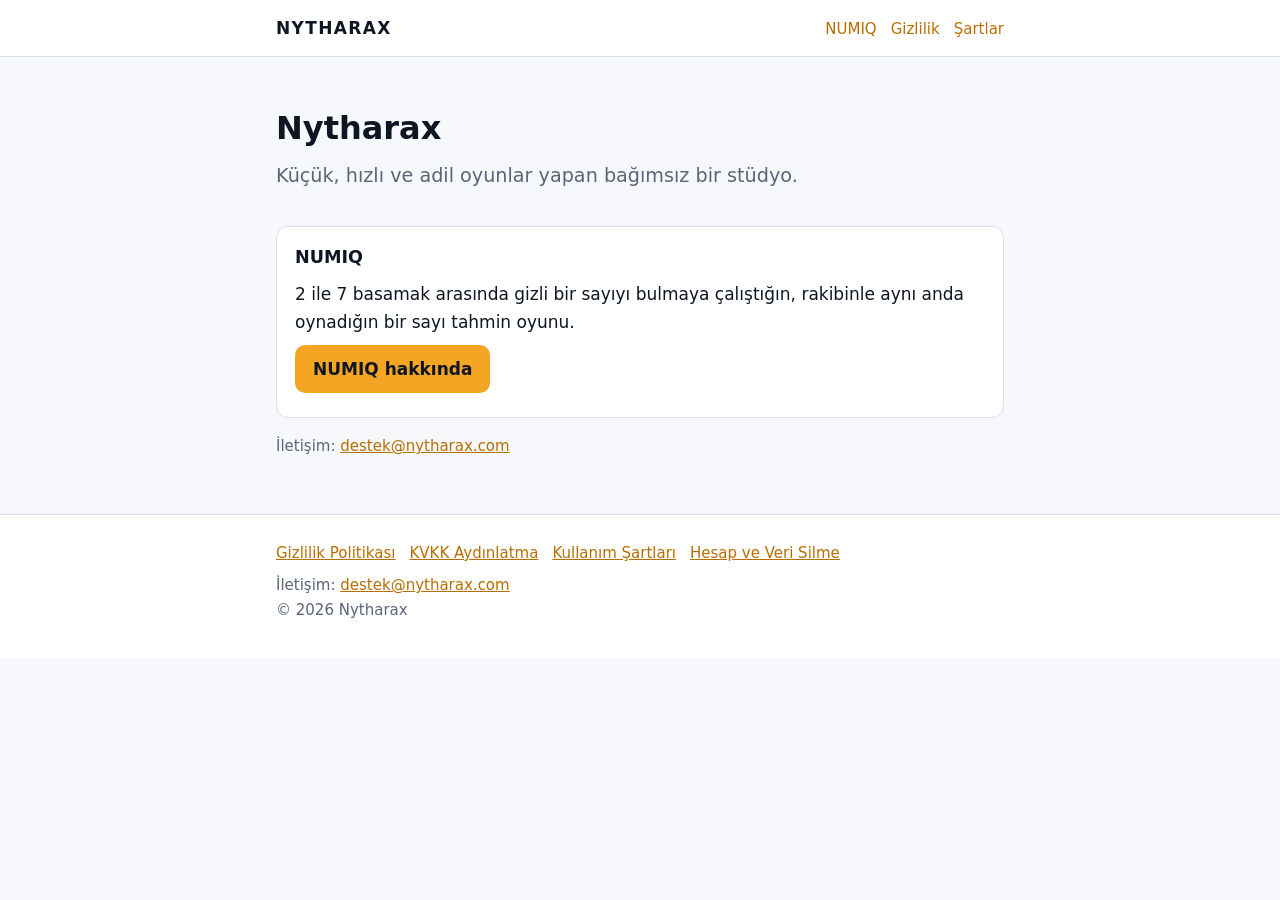
==== index.html @ 91715318 "Add files via upload" ====
<!doctype html>
<html lang="tr">
<head>
<meta charset="utf-8">
<meta name="viewport" content="width=device-width, initial-scale=1">
<title>Nytharax</title>
<meta name="description" content="Nytharax: bağımsız oyun stüdyosu. İlk oyunumuz NUMIQ.">
<meta name="color-scheme" content="light dark">
<link rel="stylesheet" href="./style.css">
</head>
<body>
<header class="site"><div class="wrap">
<a class="brand" href="./">NYTHARAX</a>
<nav aria-label="Ana menü"><a href="./numiq/">NUMIQ</a><a href="./numiq/gizlilik/">Gizlilik</a><a href="./numiq/sartlar/">Şartlar</a></nav>
</div></header>
<main><div class="wrap">
<section class="hero">
<h1>Nytharax</h1>
<p class="lead">Küçük, hızlı ve adil oyunlar yapan bağımsız bir stüdyo.</p>
</section>
<div class="card">
<h3>NUMIQ</h3>
<p>2 ile 7 basamak arasında gizli bir sayıyı bulmaya çalıştığın, rakibinle aynı anda oynadığın bir sayı tahmin oyunu.</p>
<p><a class="btn" href="numiq/">NUMIQ hakkında</a></p>
</div>
<p class="meta">İletişim: <a href="mailto:destek@nytharax.com">destek@nytharax.com</a></p>
</div></main>
<footer class="site"><div class="wrap">
<p><a href="./numiq/gizlilik/">Gizlilik Politikası</a><a href="./numiq/aydinlatma/">KVKK Aydınlatma</a><a href="./numiq/sartlar/">Kullanım Şartları</a><a href="./numiq/hesap-silme/">Hesap ve Veri Silme</a></p>
<p>İletişim: <a href="mailto:destek@nytharax.com">destek@nytharax.com</a><br>© 2026 Nytharax</p>
</div></footer>
</body>
</html>
---- style.css ----
:root{--bg:#F6F8FC;--surface:#fff;--ink:#0E1624;--mute:#5a6578;--line:#d9dfeb;--accent:#b86e00;--accent-bg:#F5A524;color-scheme:light}
@media (prefers-color-scheme:dark){:root{--bg:#0E1624;--surface:#152033;--ink:#EEF2F9;--mute:#9aa6bb;--line:#26344d;--accent:#F5A524;--accent-bg:#F5A524;color-scheme:dark}}
*{box-sizing:border-box}
html{-webkit-text-size-adjust:100%}
body{margin:0;background:var(--bg);color:var(--ink);font:17px/1.65 system-ui,-apple-system,"Segoe UI",Roboto,Helvetica,Arial,sans-serif}
a{color:var(--accent)}
a:focus-visible{outline:3px solid var(--accent-bg);outline-offset:2px}
header.site{border-bottom:1px solid var(--line);background:var(--surface)}
.wrap{max-width:760px;margin:0 auto;padding:0 16px}
header.site .wrap{display:flex;align-items:baseline;justify-content:space-between;gap:12px;padding-top:14px;padding-bottom:14px;flex-wrap:wrap}
.brand{font-weight:800;letter-spacing:.08em;text-decoration:none;color:var(--ink)}
.brand span{color:var(--accent);margin-left:.4em;font-weight:600;letter-spacing:0;font-size:.85em}
nav a{margin-left:14px;font-size:15px;text-decoration:none}
nav a:hover{text-decoration:underline}
main{padding:28px 0 48px}
h1{font-size:2rem;line-height:1.2;margin:0 0 .4em}
h2{font-size:1.35rem;margin:2em 0 .5em}
h3{font-size:1.1rem;margin:1.6em 0 .4em}
p,li{margin:.5em 0}
ul,ol{padding-left:1.4em}
.meta{color:var(--mute);font-size:15px}
.note{border-left:4px solid var(--accent-bg);background:var(--surface);padding:10px 14px;border-radius:0 8px 8px 0;margin:1.2em 0}
.tw{overflow-x:auto;margin:1em 0}
table{border-collapse:collapse;width:100%;min-width:480px;font-size:15px;background:var(--surface)}
th,td{border:1px solid var(--line);padding:8px 10px;text-align:left;vertical-align:top}
th{background:color-mix(in srgb,var(--accent-bg) 18%,var(--surface))}
.hero{padding:24px 0 8px}
.hero p.lead{font-size:1.2rem;color:var(--mute)}
.card{background:var(--surface);border:1px solid var(--line);border-radius:12px;padding:16px 18px;margin:16px 0}
.card h3{margin-top:0}
.btn{display:inline-block;background:var(--accent-bg);color:#0E1624;font-weight:700;text-decoration:none;padding:10px 18px;border-radius:10px}
footer.site{border-top:1px solid var(--line);background:var(--surface);font-size:15px;color:var(--mute)}
footer.site .wrap{padding-top:18px;padding-bottom:28px}
footer.site a{margin-right:14px;white-space:nowrap}
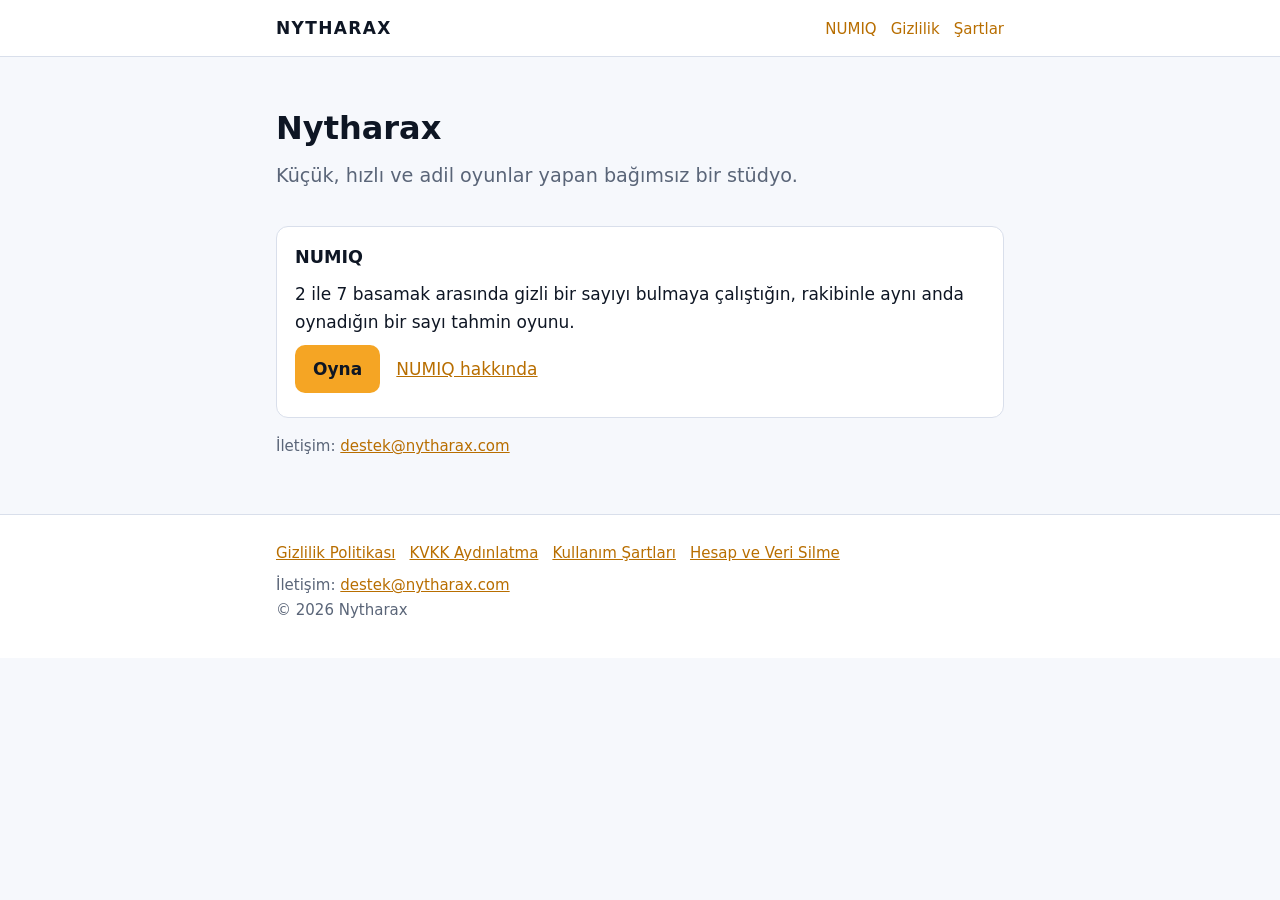
==== commit d8166e22: "Oyna düğmesi ve web sürümü gizlilik metni" ====
--- a/index.html
+++ b/index.html
@@ -21,12 +21,12 @@
 <div class="card">
 <h3>NUMIQ</h3>
 <p>2 ile 7 basamak arasında gizli bir sayıyı bulmaya çalıştığın, rakibinle aynı anda oynadığın bir sayı tahmin oyunu.</p>
-<p><a class="btn" href="numiq/">NUMIQ hakkında</a></p>
+<p><a class="btn" href="https://numiq.nytharax.com/">Oyna</a> &nbsp; <a href="numiq/">NUMIQ hakkında</a></p>
 </div>
 <p class="meta">İletişim: <a href="mailto:destek@nytharax.com">destek@nytharax.com</a></p>
 </div></main>
 <footer class="site"><div class="wrap">
-<p><a href="./numiq/gizlilik/">Gizlilik Politikası</a><a href="./numiq/aydinlatma/">KVKK Aydınlatma</a><a href="./numiq/sartlar/">Kullanım Şartları</a><a href="./numiq/hesap-silme/">Hesap ve Veri Silme</a></p>
+<p class="links"><a href="./numiq/gizlilik/">Gizlilik Politikası</a><a href="./numiq/aydinlatma/">KVKK Aydınlatma</a><a href="./numiq/sartlar/">Kullanım Şartları</a><a href="./numiq/hesap-silme/">Hesap ve Veri Silme</a></p>
 <p>İletişim: <a href="mailto:destek@nytharax.com">destek@nytharax.com</a><br>© 2026 Nytharax</p>
 </div></footer>
 </body>
--- a/style.css
+++ b/style.css
@@ -2,6 +2,8 @@
 @media (prefers-color-scheme:dark){:root{--bg:#0E1624;--surface:#152033;--ink:#EEF2F9;--mute:#9aa6bb;--line:#26344d;--accent:#F5A524;--accent-bg:#F5A524;color-scheme:dark}}
 *{box-sizing:border-box}
 html{-webkit-text-size-adjust:100%}
+html,body{max-width:100%;overflow-x:hidden}
+main{overflow-wrap:anywhere}
 body{margin:0;background:var(--bg);color:var(--ink);font:17px/1.65 system-ui,-apple-system,"Segoe UI",Roboto,Helvetica,Arial,sans-serif}
 a{color:var(--accent)}
 a:focus-visible{outline:3px solid var(--accent-bg);outline-offset:2px}
@@ -21,7 +23,7 @@
 .meta{color:var(--mute);font-size:15px}
 .note{border-left:4px solid var(--accent-bg);background:var(--surface);padding:10px 14px;border-radius:0 8px 8px 0;margin:1.2em 0}
 .tw{overflow-x:auto;margin:1em 0}
-table{border-collapse:collapse;width:100%;min-width:480px;font-size:15px;background:var(--surface)}
+table{border-collapse:collapse;width:100%;font-size:15px;background:var(--surface)}
 th,td{border:1px solid var(--line);padding:8px 10px;text-align:left;vertical-align:top}
 th{background:color-mix(in srgb,var(--accent-bg) 18%,var(--surface))}
 .hero{padding:24px 0 8px}
@@ -29,6 +31,9 @@
 .card{background:var(--surface);border:1px solid var(--line);border-radius:12px;padding:16px 18px;margin:16px 0}
 .card h3{margin-top:0}
 .btn{display:inline-block;background:var(--accent-bg);color:#0E1624;font-weight:700;text-decoration:none;padding:10px 18px;border-radius:10px}
+@media (max-width:640px){table,tbody,tr,td{display:block;width:100%}tr:first-child{display:none}tr{border:1px solid var(--line);border-radius:10px;margin:0 0 12px;overflow:hidden}td{border:0;border-bottom:1px solid var(--line);padding:8px 12px}td:last-child{border-bottom:0}td::before{content:attr(data-label);display:block;font-size:12px;font-weight:700;color:var(--mute);text-transform:uppercase;letter-spacing:.04em}header.site nav a:first-child{margin-left:0}}
 footer.site{border-top:1px solid var(--line);background:var(--surface);font-size:15px;color:var(--mute)}
 footer.site .wrap{padding-top:18px;padding-bottom:28px}
-footer.site a{margin-right:14px;white-space:nowrap}
+footer.site a{margin-right:14px}
+footer.site .links{display:flex;flex-wrap:wrap;gap:4px 14px}
+footer.site .links a{margin-right:0}
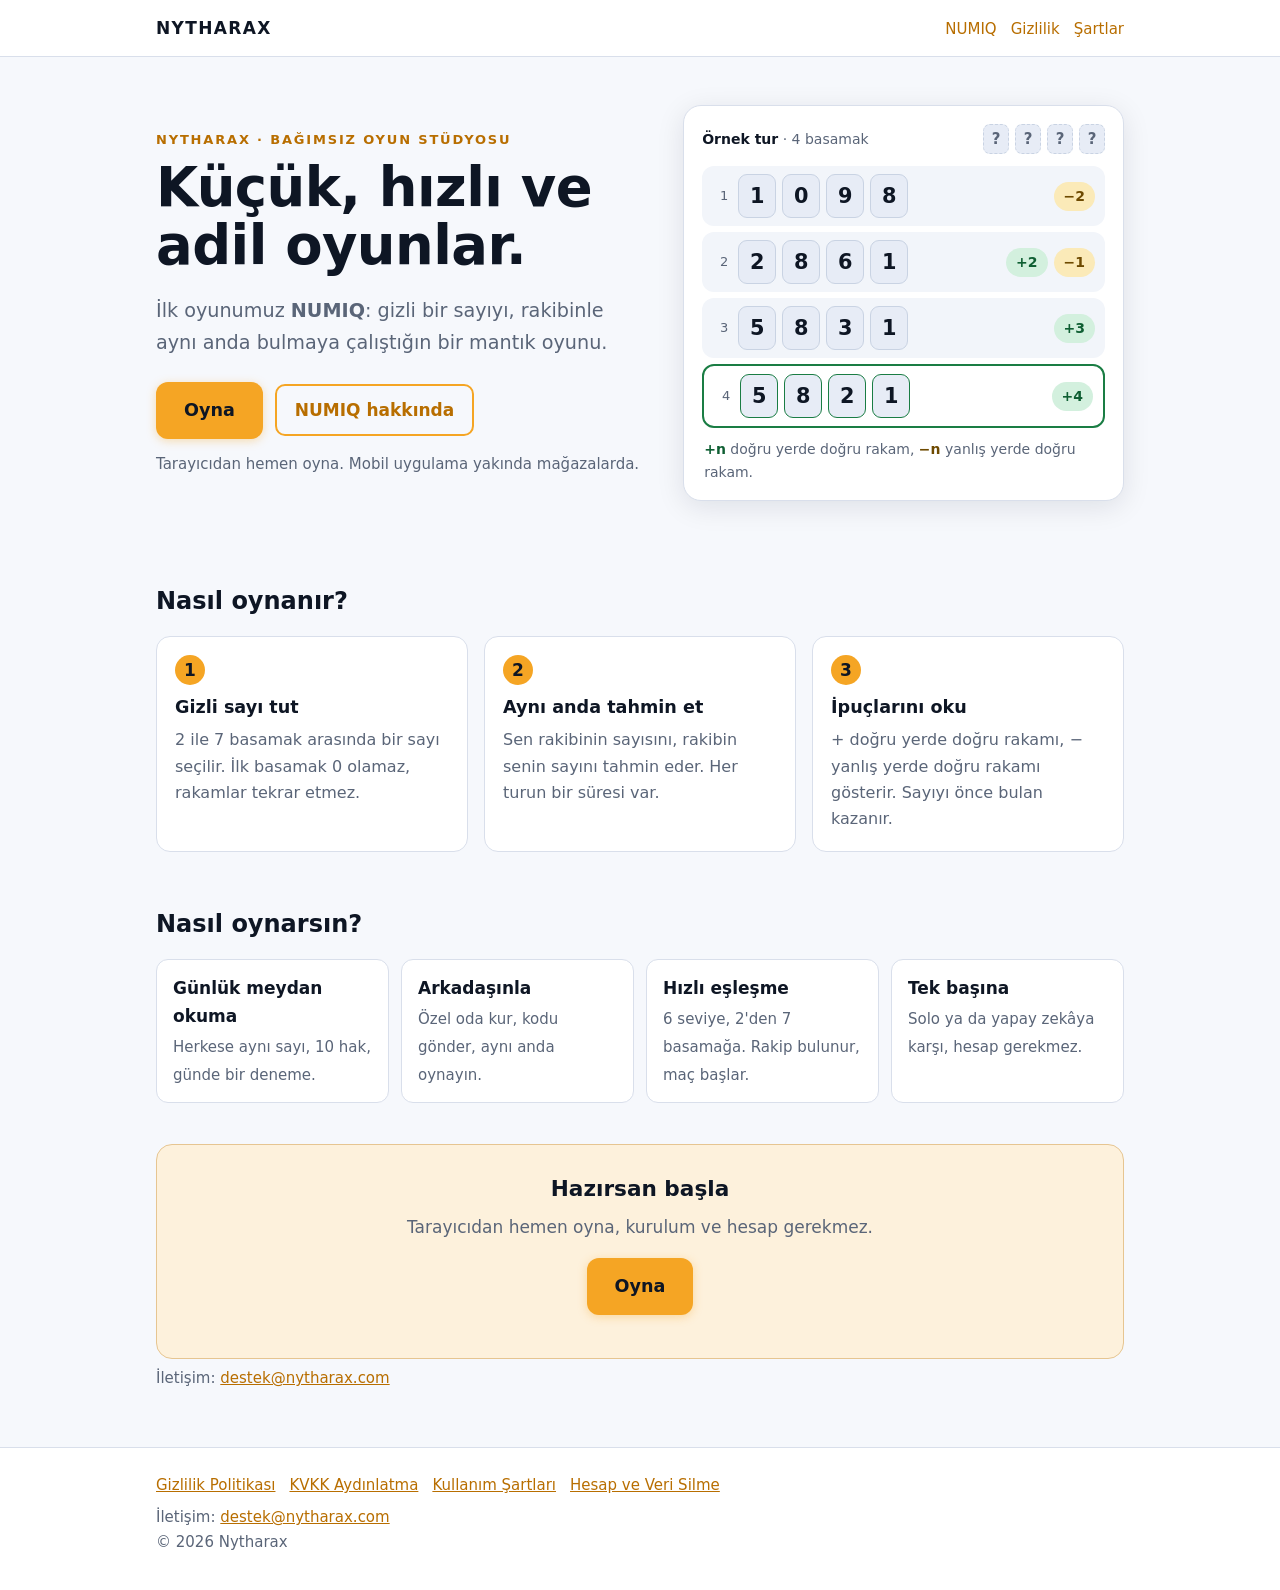
==== commit 21189e36: "Ana sayfa ve NUMIQ sayfasını yeniden tasarla" ====
--- a/index.html
+++ b/index.html
@@ -4,24 +4,50 @@
 <meta charset="utf-8">
 <meta name="viewport" content="width=device-width, initial-scale=1">
 <title>Nytharax</title>
-<meta name="description" content="Nytharax: bağımsız oyun stüdyosu. İlk oyunumuz NUMIQ.">
+<meta name="description" content="Nytharax: bağımsız oyun stüdyosu. İlk oyunumuz NUMIQ, tarayıcıdan oynanan bir sayı tahmin oyunu.">
 <meta name="color-scheme" content="light dark">
 <link rel="stylesheet" href="./style.css">
 </head>
-<body>
+<body class="wide">
 <header class="site"><div class="wrap">
 <a class="brand" href="./">NYTHARAX</a>
 <nav aria-label="Ana menü"><a href="./numiq/">NUMIQ</a><a href="./numiq/gizlilik/">Gizlilik</a><a href="./numiq/sartlar/">Şartlar</a></nav>
 </div></header>
 <main><div class="wrap">
-<section class="hero">
-<h1>Nytharax</h1>
-<p class="lead">Küçük, hızlı ve adil oyunlar yapan bağımsız bir stüdyo.</p>
+<section class="hero2">
+<div>
+<p class="eyebrow">Nytharax · bağımsız oyun stüdyosu</p>
+<h1>Küçük, hızlı ve adil oyunlar.</h1>
+<p class="lead">İlk oyunumuz <b>NUMIQ</b>: gizli bir sayıyı, rakibinle aynı anda bulmaya çalıştığın bir mantık oyunu.</p>
+<p class="cta"><a class="btn big" href="https://numiq.nytharax.com/">Oyna</a><a class="btn ghost" href="numiq/">NUMIQ hakkında</a></p>
+<p class="cta-note">Tarayıcıdan hemen oyna. Mobil uygulama yakında mağazalarda.</p>
+</div>
+<div class="demo" role="img" aria-label="Örnek oyun: gizli sayı 5821. Dört tahmin ve ipuçları: 1098 için eksi 2, 2861 için artı 2 eksi 1, 5831 için artı 3, 5821 için artı 4 ve kazanç.">
+<div class="demo-top"><span><b>Örnek tur</b> · 4 basamak</span><span class="secret" aria-hidden="true"><span class="t">?</span><span class="t">?</span><span class="t">?</span><span class="t">?</span></span></div>
+<div class="row" aria-hidden="true"><span class="n">1</span><span class="tiles"><span class="t">1</span><span class="t">0</span><span class="t">9</span><span class="t">8</span></span><span class="hints"><span class="pill near">−2</span></span></div>
+<div class="row" aria-hidden="true"><span class="n">2</span><span class="tiles"><span class="t">2</span><span class="t">8</span><span class="t">6</span><span class="t">1</span></span><span class="hints"><span class="pill hit">+2</span><span class="pill near">−1</span></span></div>
+<div class="row" aria-hidden="true"><span class="n">3</span><span class="tiles"><span class="t">5</span><span class="t">8</span><span class="t">3</span><span class="t">1</span></span><span class="hints"><span class="pill hit">+3</span></span></div>
+<div class="row win" aria-hidden="true"><span class="n">4</span><span class="tiles"><span class="t">5</span><span class="t">8</span><span class="t">2</span><span class="t">1</span></span><span class="hints"><span class="pill hit">+4</span></span></div>
+<p class="demo-cap"><b class="hit">+n</b> doğru yerde doğru rakam, <b class="near">−n</b> yanlış yerde doğru rakam.</p>
+</div>
 </section>
-<div class="card">
-<h3>NUMIQ</h3>
-<p>2 ile 7 basamak arasında gizli bir sayıyı bulmaya çalıştığın, rakibinle aynı anda oynadığın bir sayı tahmin oyunu.</p>
-<p><a class="btn" href="https://numiq.nytharax.com/">Oyna</a> &nbsp; <a href="numiq/">NUMIQ hakkında</a></p>
+<h2 class="sec-h">Nasıl oynanır?</h2>
+<div class="steps">
+<div class="step"><span class="num">1</span><h3>Gizli sayı tut</h3><p>2 ile 7 basamak arasında bir sayı seçilir. İlk basamak 0 olamaz, rakamlar tekrar etmez.</p></div>
+<div class="step"><span class="num">2</span><h3>Aynı anda tahmin et</h3><p>Sen rakibinin sayısını, rakibin senin sayını tahmin eder. Her turun bir süresi var.</p></div>
+<div class="step"><span class="num">3</span><h3>İpuçlarını oku</h3><p>+ doğru yerde doğru rakamı, − yanlış yerde doğru rakamı gösterir. Sayıyı önce bulan kazanır.</p></div>
+</div>
+<h2 class="sec-h">Nasıl oynarsın?</h2>
+<div class="modes">
+<div class="mode"><b>Günlük meydan okuma</b><span>Herkese aynı sayı, 10 hak, günde bir deneme.</span></div>
+<div class="mode"><b>Arkadaşınla</b><span>Özel oda kur, kodu gönder, aynı anda oynayın.</span></div>
+<div class="mode"><b>Hızlı eşleşme</b><span>6 seviye, 2'den 7 basamağa. Rakip bulunur, maç başlar.</span></div>
+<div class="mode"><b>Tek başına</b><span>Solo ya da yapay zekâya karşı, hesap gerekmez.</span></div>
+</div>
+<div class="band">
+<h2>Hazırsan başla</h2>
+<p>Tarayıcıdan hemen oyna, kurulum ve hesap gerekmez.</p>
+<p class="cta"><a class="btn big" href="https://numiq.nytharax.com/">Oyna</a></p>
 </div>
 <p class="meta">İletişim: <a href="mailto:destek@nytharax.com">destek@nytharax.com</a></p>
 </div></main>
--- a/style.css
+++ b/style.css
@@ -37,3 +37,51 @@
 footer.site a{margin-right:14px}
 footer.site .links{display:flex;flex-wrap:wrap;gap:4px 14px}
 footer.site .links a{margin-right:0}
+
+:root{--hit-bg:#d3f0de;--hit-fg:#0f5f33;--near-bg:#fbeab8;--near-fg:#6e4a00;--tile:#e7ecf6;--tile-line:#c9d3e3;--win:#1a7d44}
+@media (prefers-color-scheme:dark){:root{--hit-bg:#14402b;--hit-fg:#6fe0a0;--near-bg:#3b3210;--near-fg:#f3cf55;--tile:#1e2d49;--tile-line:#2c3f61;--win:#3fcf82}}
+body.wide .wrap{max-width:1000px}
+body.wide main{padding-top:12px}
+.hero2{display:grid;grid-template-columns:1.05fr .95fr;gap:40px;align-items:center;padding:36px 0 28px}
+.hero2 h1{font-size:clamp(2.2rem,5vw,3.4rem);line-height:1.08;letter-spacing:-.01em;margin:0 0 .35em}
+.hero2 .lead{font-size:1.2rem;color:var(--mute);margin:0 0 1.2em}
+.eyebrow{font-size:13px;font-weight:700;letter-spacing:.14em;text-transform:uppercase;color:var(--accent);margin:0 0 .6em}
+.cta{display:flex;flex-wrap:wrap;gap:12px;align-items:center;margin:0}
+.btn.big{font-size:1.1rem;padding:14px 28px;border-radius:12px;box-shadow:0 2px 10px rgba(245,165,36,.35)}
+.btn.big:hover{filter:brightness(1.05)}
+.btn.ghost{background:transparent;color:var(--accent);border:2px solid var(--accent-bg);box-shadow:none}
+.cta-note{margin:.9em 0 0;font-size:15px;color:var(--mute)}
+.demo{background:var(--surface);border:1px solid var(--line);border-radius:18px;padding:18px 18px 14px;box-shadow:0 6px 28px rgba(14,22,36,.10)}
+.demo-top{display:flex;justify-content:space-between;align-items:center;margin:0 0 12px;font-size:14px;color:var(--mute)}
+.demo-top b{color:var(--ink)}
+.secret{display:flex;gap:6px;align-items:center}
+.secret .t{width:26px;height:30px;border-radius:7px;background:var(--tile);border:1px dashed var(--tile-line);color:var(--mute);display:flex;align-items:center;justify-content:center;font-weight:800;font-size:15px}
+.row{display:flex;align-items:center;gap:10px;padding:8px 10px;border-radius:12px;margin:6px 0;background:color-mix(in srgb,var(--tile) 55%,var(--surface))}
+.row .n{width:16px;font-size:13px;color:var(--mute);text-align:right}
+.row .tiles{display:flex;gap:6px}
+.row .t{width:38px;height:44px;border-radius:9px;background:var(--tile);border:1px solid var(--tile-line);display:flex;align-items:center;justify-content:center;font-weight:800;font-size:1.3rem;font-variant-numeric:tabular-nums}
+.row .hints{margin-left:auto;display:flex;gap:6px}
+.pill{font-weight:800;font-size:14px;padding:3px 10px;border-radius:999px}
+.pill.hit{background:var(--hit-bg);color:var(--hit-fg)}
+.pill.near{background:var(--near-bg);color:var(--near-fg)}
+.row.win{background:transparent;border:2px solid var(--win)}
+.row.win .t{border-color:var(--win)}
+.demo-cap{margin:10px 2px 2px;font-size:14px;color:var(--mute)}
+.demo-cap b.hit{color:var(--hit-fg)}.demo-cap b.near{color:var(--near-fg)}
+.sec-h{font-size:1.5rem;margin:2.2em 0 .6em}
+.steps{display:grid;grid-template-columns:repeat(3,1fr);gap:16px}
+.step{background:var(--surface);border:1px solid var(--line);border-radius:14px;padding:18px}
+.step .num{display:inline-flex;width:30px;height:30px;border-radius:50%;background:var(--accent-bg);color:#0E1624;font-weight:800;align-items:center;justify-content:center;margin-bottom:8px}
+.step h3{margin:0 0 .3em;font-size:1.1rem}
+.step p{margin:0;color:var(--mute);font-size:16px}
+.modes{display:grid;grid-template-columns:repeat(4,1fr);gap:12px}
+.mode{background:var(--surface);border:1px solid var(--line);border-radius:12px;padding:14px 16px}
+.mode b{display:block;margin-bottom:2px}
+.mode span{color:var(--mute);font-size:15px}
+.band{margin:2.4em 0 0;padding:26px 22px;border-radius:16px;background:color-mix(in srgb,var(--accent-bg) 16%,var(--surface));border:1px solid color-mix(in srgb,var(--accent-bg) 45%,var(--line));text-align:center}
+.band h2{margin:0 0 .3em}
+.band p{margin:0 0 1em;color:var(--mute)}
+.band .cta{justify-content:center}
+@media (max-width:820px){.hero2{grid-template-columns:1fr;gap:24px;padding-top:20px}.steps{grid-template-columns:1fr}.modes{grid-template-columns:1fr 1fr}}
+@media (max-width:420px){.modes{grid-template-columns:1fr}.row .t{width:34px;height:40px;font-size:1.15rem}.row{gap:8px;padding:8px}}
+@media (prefers-reduced-motion:no-preference){.btn{transition:filter .15s,transform .15s}.btn:hover{transform:translateY(-1px)}}
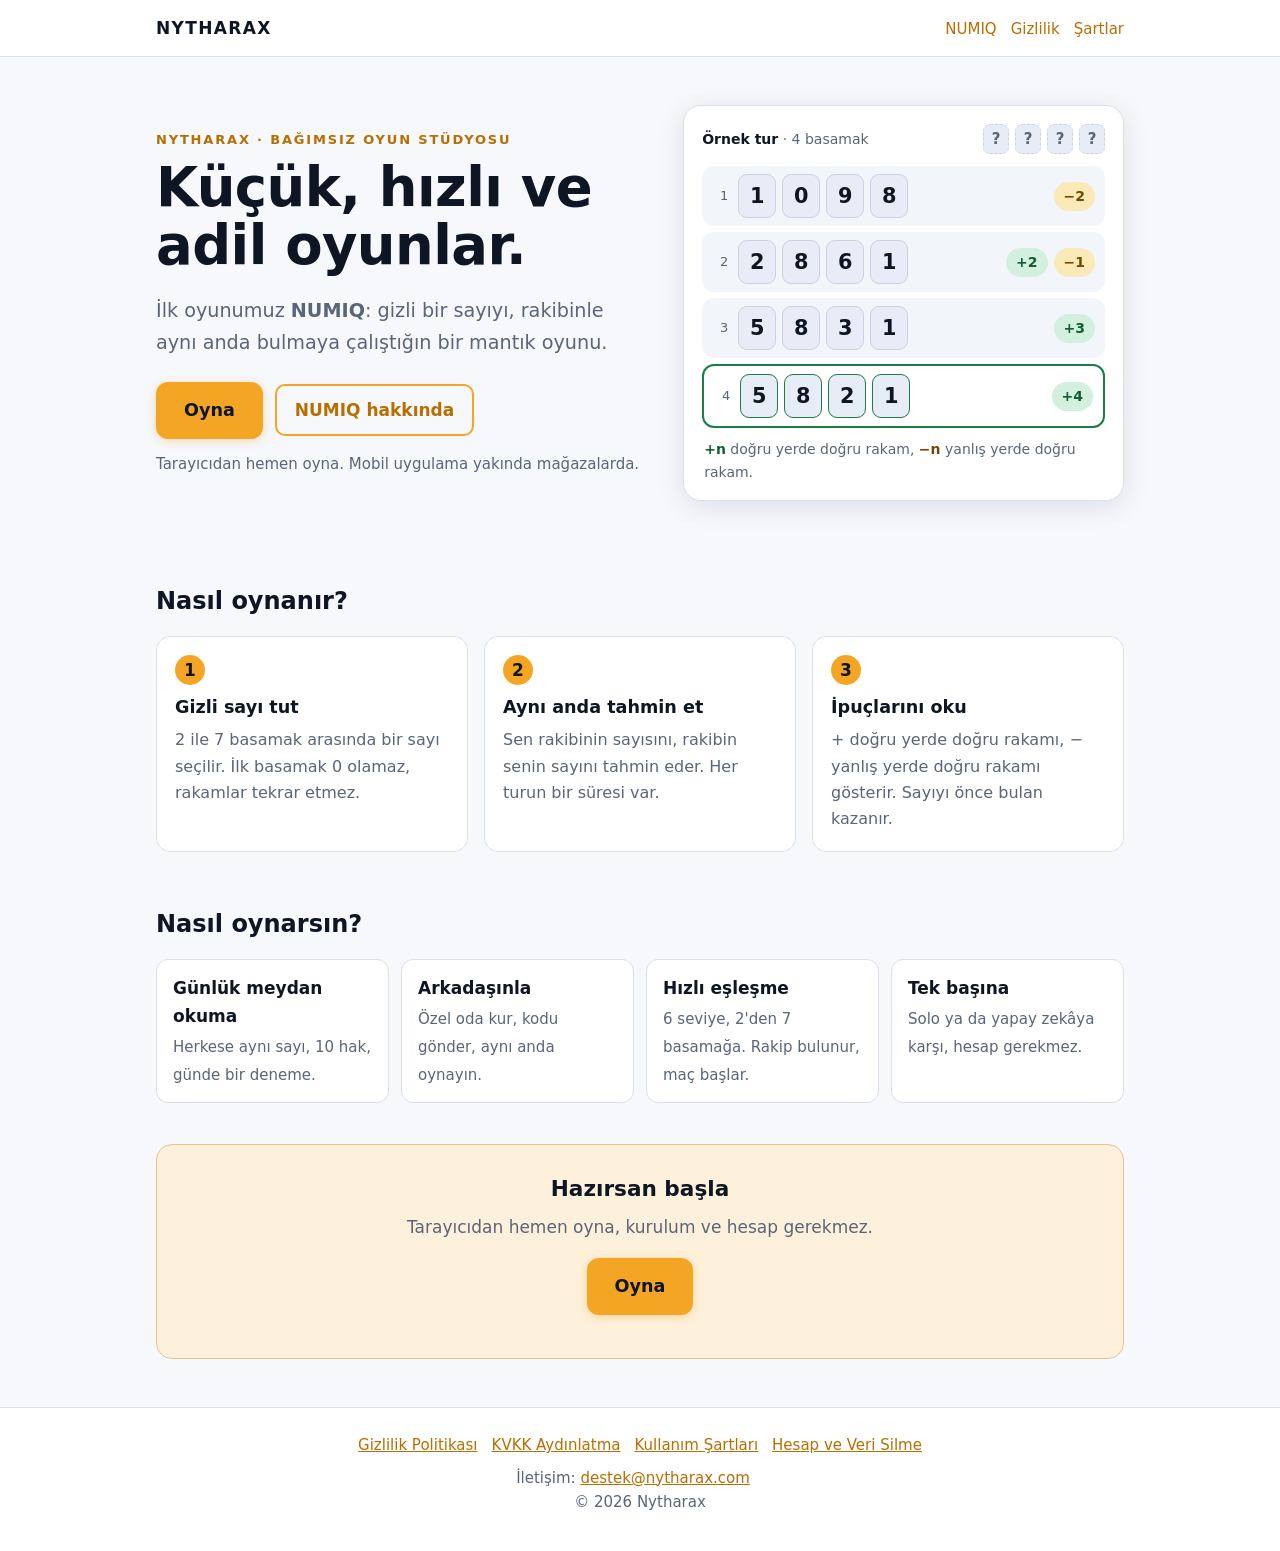
==== commit 601f5b3e: "Footer ortalandı, stil önbellek sürümü eklendi" ====
--- a/index.html
+++ b/index.html
@@ -6,7 +6,7 @@
 <title>Nytharax</title>
 <meta name="description" content="Nytharax: bağımsız oyun stüdyosu. İlk oyunumuz NUMIQ, tarayıcıdan oynanan bir sayı tahmin oyunu.">
 <meta name="color-scheme" content="light dark">
-<link rel="stylesheet" href="./style.css">
+<link rel="stylesheet" href="./style.css?v=20261102c">
 </head>
 <body class="wide">
 <header class="site"><div class="wrap">
@@ -49,7 +49,7 @@
 <p>Tarayıcıdan hemen oyna, kurulum ve hesap gerekmez.</p>
 <p class="cta"><a class="btn big" href="https://numiq.nytharax.com/">Oyna</a></p>
 </div>
-<p class="meta">İletişim: <a href="mailto:destek@nytharax.com">destek@nytharax.com</a></p>
+
 </div></main>
 <footer class="site"><div class="wrap">
 <p class="links"><a href="./numiq/gizlilik/">Gizlilik Politikası</a><a href="./numiq/aydinlatma/">KVKK Aydınlatma</a><a href="./numiq/sartlar/">Kullanım Şartları</a><a href="./numiq/hesap-silme/">Hesap ve Veri Silme</a></p>
--- a/style.css
+++ b/style.css
@@ -37,6 +37,8 @@
 footer.site a{margin-right:14px}
 footer.site .links{display:flex;flex-wrap:wrap;gap:4px 14px}
 footer.site .links a{margin-right:0}
+footer.site .wrap{text-align:center}
+footer.site .links{justify-content:center}
 
 :root{--hit-bg:#d3f0de;--hit-fg:#0f5f33;--near-bg:#fbeab8;--near-fg:#6e4a00;--tile:#e7ecf6;--tile-line:#c9d3e3;--win:#1a7d44}
 @media (prefers-color-scheme:dark){:root{--hit-bg:#14402b;--hit-fg:#6fe0a0;--near-bg:#3b3210;--near-fg:#f3cf55;--tile:#1e2d49;--tile-line:#2c3f61;--win:#3fcf82}}
